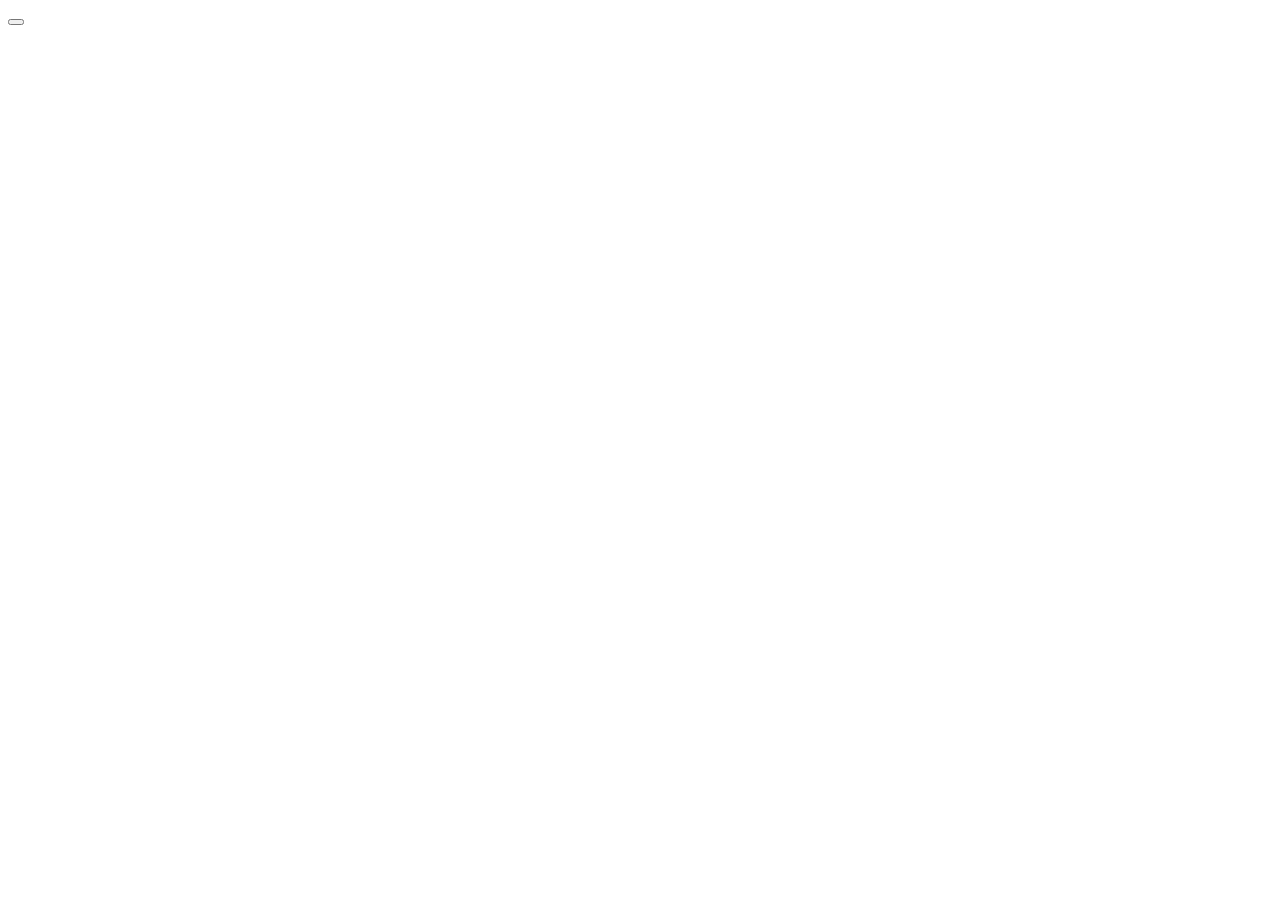
==== Website/index.html @ d03458de "Improve Safari caching and storage handling" ====
<!doctype html>
<html lang="en">
  <head>
    <meta charset="UTF-8" />
    <meta name="viewport" content="width=device-width, initial-scale=1" />
    <meta name="description" content="" />
    <title data-bind="title"></title>
    <link rel="stylesheet" href="/styles.css?v=20260331" />
  </head>
  <body>
    <div class="page">
      <header>
        <div class="brand" data-bind="brand"></div>
        <nav>
          <a data-bind="linkReleaseNav" href="#">
            <span data-bind="navDownload"></span>
          </a>
          <a data-bind="linkGitHubNav" href="#" target="_blank" rel="noreferrer">
            <span data-bind="navGitHub"></span>
          </a>
          <button type="button" class="lang-toggle" data-bind="langToggle"></button>
        </nav>
      </header>

      <main>
        <section class="hero">
          <div>
            <h1 data-bind="heroHeadline"></h1>
            <p data-bind="heroSubhead"></p>
            <div class="cta">
              <a class="primary" data-bind="linkRelease" href="#">
                <span data-bind="heroPrimary"></span>
              </a>
              <a class="secondary" data-bind="linkGitHub" href="#" target="_blank" rel="noreferrer">
                <span data-bind="heroSecondary"></span>
              </a>
            </div>
          </div>
        </section>

        <section class="story">
          <div class="story-header">
            <h2 data-bind="storyTitle"></h2>
            <p data-bind="storyLead"></p>
          </div>
          <div class="story-grid" data-bind="storyList"></div>
        </section>

        <section class="features">
          <h2 data-bind="featuresTitle"></h2>
          <div class="feature-grid" data-bind="featuresList"></div>
        </section>

        <section class="assistant">
          <h2 data-bind="assistantTitle"></h2>
          <p data-bind="assistantBody"></p>
          <div class="assistant-grid" data-bind="assistantList"></div>
        </section>

        <section class="download">
          <h2 data-bind="downloadTitle"></h2>
          <p data-bind="downloadBody"></p>
          <a class="primary" data-bind="linkReleaseDownload" href="#">
            <span data-bind="downloadCta"></span>
          </a>
        </section>
      </main>

      <footer>
        <span data-bind="footerCopyright"></span>
      </footer>
    </div>

    <script src="/app.js?v=20260331"></script>
  </body>
</html>
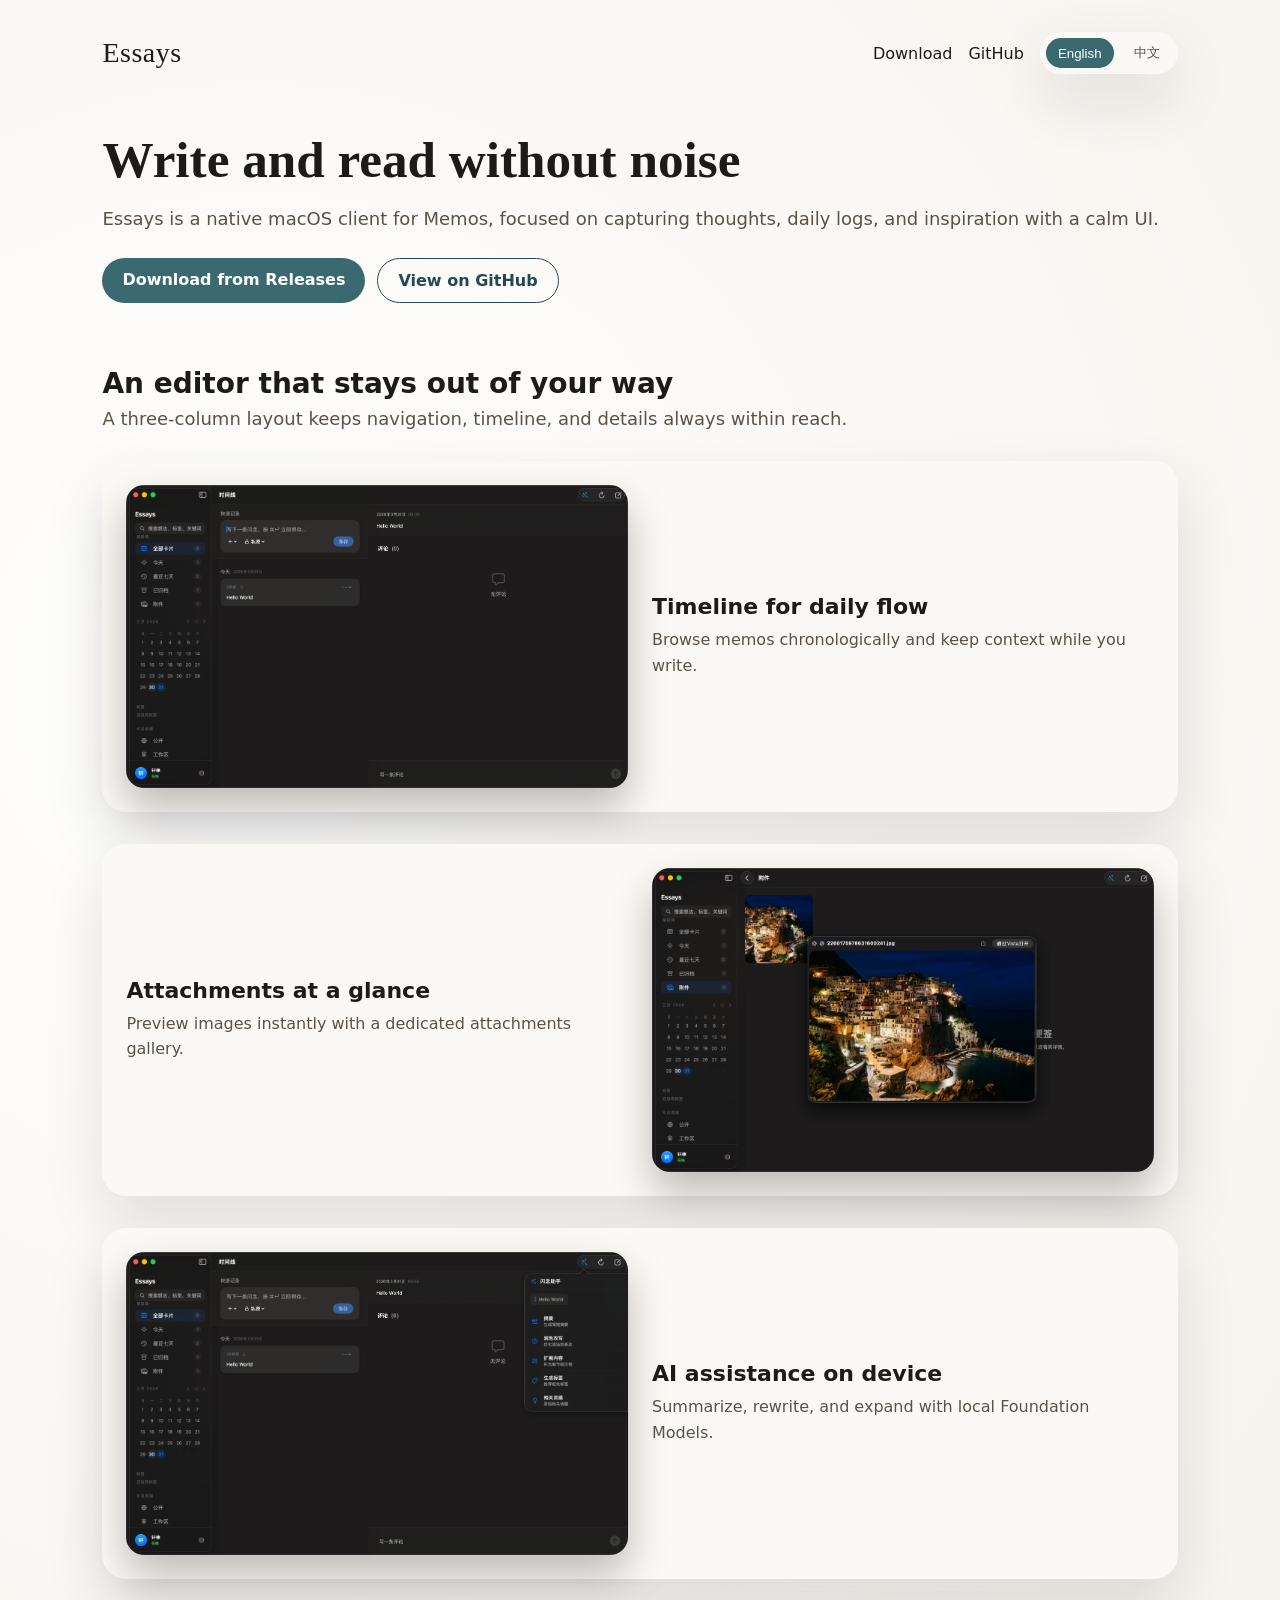
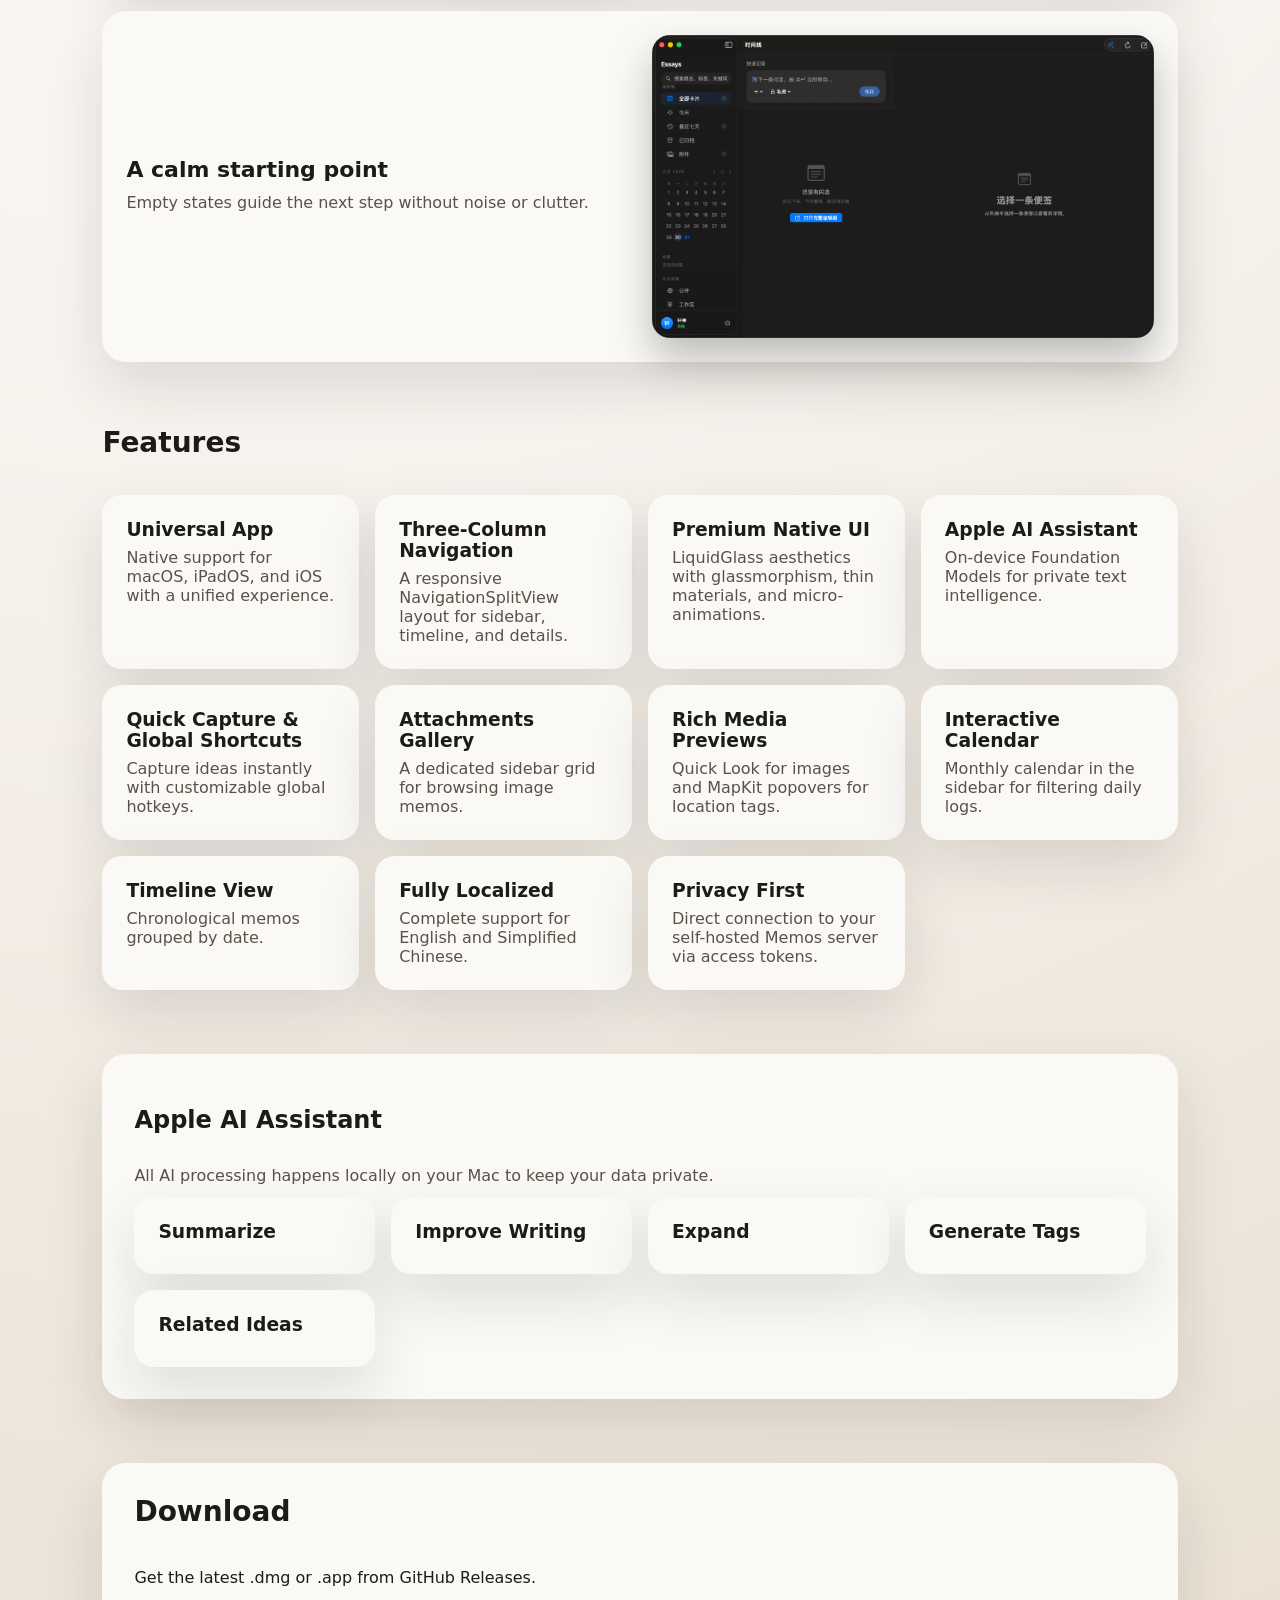
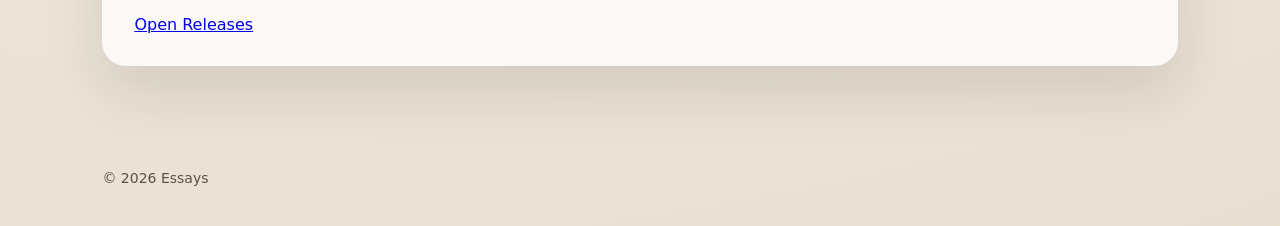
==== commit f58d5de5: "Revert website to pre-font changes" ====
--- a/Website/index.html
+++ b/Website/index.html
@@ -5,7 +5,7 @@
     <meta name="viewport" content="width=device-width, initial-scale=1" />
     <meta name="description" content="" />
     <title data-bind="title"></title>
-    <link rel="stylesheet" href="/styles.css?v=20260331" />
+    <link rel="stylesheet" href="./styles.css" />
   </head>
   <body>
     <div class="page">
@@ -18,7 +18,11 @@
           <a data-bind="linkGitHubNav" href="#" target="_blank" rel="noreferrer">
             <span data-bind="navGitHub"></span>
           </a>
-          <button type="button" class="lang-toggle" data-bind="langToggle"></button>
+          <div class="lang" data-bind="langGroup">
+            <span data-bind="langLabel" class="sr-only"></span>
+            <button type="button" data-lang="en" data-bind="langEn"></button>
+            <button type="button" data-lang="zh-Hans" data-bind="langZh"></button>
+          </div>
         </nav>
       </header>
 
@@ -71,6 +75,6 @@
       </footer>
     </div>
 
-    <script src="/app.js?v=20260331"></script>
+    <script src="./app.js"></script>
   </body>
 </html>
--- a/Website/styles.css
+++ b/Website/styles.css
@@ -0,0 +1,282 @@
+@import url("https://fonts.googleapis.com/css2?family=DM+Serif+Display&family=IBM+Plex+Sans:wght@300;400;500;600&display=swap");
+
+:root {
+  color-scheme: light;
+  --bg: #f7f3ee;
+  --bg-accent: #e9dfd1;
+  --ink: #1c1b19;
+  --muted: #5a5248;
+  --accent: #3a6a6f;
+  --accent-strong: #254a4d;
+  --card: #fbf9f6;
+  --shadow: 0 24px 60px rgba(28, 27, 25, 0.12);
+  --radius: 24px;
+}
+
+* {
+  box-sizing: border-box;
+}
+
+body {
+  margin: 0;
+  font-family: "IBM Plex Sans", system-ui, -apple-system, sans-serif;
+  background: radial-gradient(circle at 20% 20%, #ffffff 0%, var(--bg) 45%, var(--bg-accent) 100%);
+  color: var(--ink);
+}
+
+.page {
+  min-height: 100vh;
+  display: flex;
+  flex-direction: column;
+}
+
+header {
+  display: flex;
+  align-items: center;
+  justify-content: space-between;
+  padding: 32px 8vw 24px;
+}
+
+.brand {
+  font-family: "DM Serif Display", serif;
+  font-size: 28px;
+  letter-spacing: 0.5px;
+}
+
+nav {
+  display: flex;
+  gap: 16px;
+  align-items: center;
+}
+
+nav a {
+  text-decoration: none;
+  color: var(--ink);
+  font-weight: 500;
+}
+
+.lang {
+  display: inline-flex;
+  gap: 8px;
+  background: var(--card);
+  padding: 6px;
+  border-radius: 999px;
+  box-shadow: var(--shadow);
+}
+
+.sr-only {
+  position: absolute;
+  width: 1px;
+  height: 1px;
+  padding: 0;
+  margin: -1px;
+  overflow: hidden;
+  clip: rect(0, 0, 0, 0);
+  white-space: nowrap;
+  border: 0;
+}
+
+.lang button {
+  border: none;
+  background: transparent;
+  padding: 6px 12px;
+  border-radius: 999px;
+  font-weight: 500;
+  color: var(--muted);
+  cursor: pointer;
+}
+
+.lang button.active {
+  background: var(--accent);
+  color: #fff;
+}
+
+main {
+  flex: 1;
+  padding: 32px 8vw 80px;
+  display: grid;
+  gap: 64px;
+}
+
+.hero {
+  display: grid;
+  grid-template-columns: repeat(auto-fit, minmax(280px, 1fr));
+  gap: 32px;
+  align-items: center;
+}
+
+.hero h1 {
+  font-family: "DM Serif Display", serif;
+  font-size: clamp(32px, 4vw, 56px);
+  margin: 0 0 16px;
+}
+
+.hero p {
+  font-size: 18px;
+  color: var(--muted);
+  line-height: 1.6;
+  margin: 0 0 24px;
+}
+
+.cta {
+  display: flex;
+  flex-wrap: wrap;
+  gap: 12px;
+}
+
+.cta a {
+  text-decoration: none;
+  padding: 12px 20px;
+  border-radius: 999px;
+  font-weight: 600;
+}
+
+.cta a.primary {
+  background: var(--accent);
+  color: #fff;
+}
+
+.cta a.secondary {
+  background: transparent;
+  color: var(--accent-strong);
+  border: 1px solid var(--accent-strong);
+}
+
+.features {
+  display: grid;
+  gap: 24px;
+}
+
+.story {
+  display: grid;
+  gap: 32px;
+}
+
+.story-header h2 {
+  font-size: 28px;
+  margin: 0 0 8px;
+}
+
+.story-header p {
+  margin: 0;
+  color: var(--muted);
+  font-size: 18px;
+}
+
+.story-grid {
+  display: grid;
+  gap: 32px;
+}
+
+.story-item {
+  display: grid;
+  gap: 24px;
+  grid-template-columns: repeat(auto-fit, minmax(260px, 1fr));
+  align-items: center;
+  background: var(--card);
+  padding: 24px;
+  border-radius: var(--radius);
+  box-shadow: var(--shadow);
+}
+
+.story-item:nth-child(even) .story-media {
+  order: 2;
+}
+
+.story-media img {
+  width: 100%;
+  height: auto;
+  border-radius: 18px;
+  display: block;
+  box-shadow: 0 20px 40px rgba(0, 0, 0, 0.25);
+}
+
+.story-text h3 {
+  margin: 0 0 8px;
+  font-size: 22px;
+}
+
+.story-text p {
+  margin: 0;
+  color: var(--muted);
+  line-height: 1.6;
+}
+
+.features h2,
+.download h2 {
+  font-size: 28px;
+  margin: 0 0 12px;
+}
+
+.feature-grid {
+  display: grid;
+  gap: 16px;
+  grid-template-columns: repeat(auto-fit, minmax(220px, 1fr));
+}
+
+.feature {
+  background: var(--card);
+  padding: 24px;
+  border-radius: 20px;
+  box-shadow: var(--shadow);
+}
+
+.feature h3 {
+  margin: 0 0 8px;
+}
+
+.feature p {
+  margin: 0;
+  color: var(--muted);
+}
+
+.assistant {
+  background: var(--card);
+  padding: 32px;
+  border-radius: var(--radius);
+  box-shadow: var(--shadow);
+  display: grid;
+  gap: 12px;
+}
+
+.assistant p {
+  margin: 0;
+  color: var(--muted);
+}
+
+.assistant-grid {
+  display: grid;
+  gap: 16px;
+  grid-template-columns: repeat(auto-fit, minmax(200px, 1fr));
+}
+
+.download {
+  background: var(--card);
+  padding: 32px;
+  border-radius: var(--radius);
+  box-shadow: var(--shadow);
+  display: grid;
+  gap: 12px;
+}
+
+.download a {
+  width: fit-content;
+}
+
+footer {
+  padding: 24px 8vw 40px;
+  color: var(--muted);
+  font-size: 14px;
+}
+
+@media (max-width: 720px) {
+  header {
+    flex-direction: column;
+    align-items: flex-start;
+    gap: 16px;
+  }
+
+  nav {
+    flex-wrap: wrap;
+  }
+}
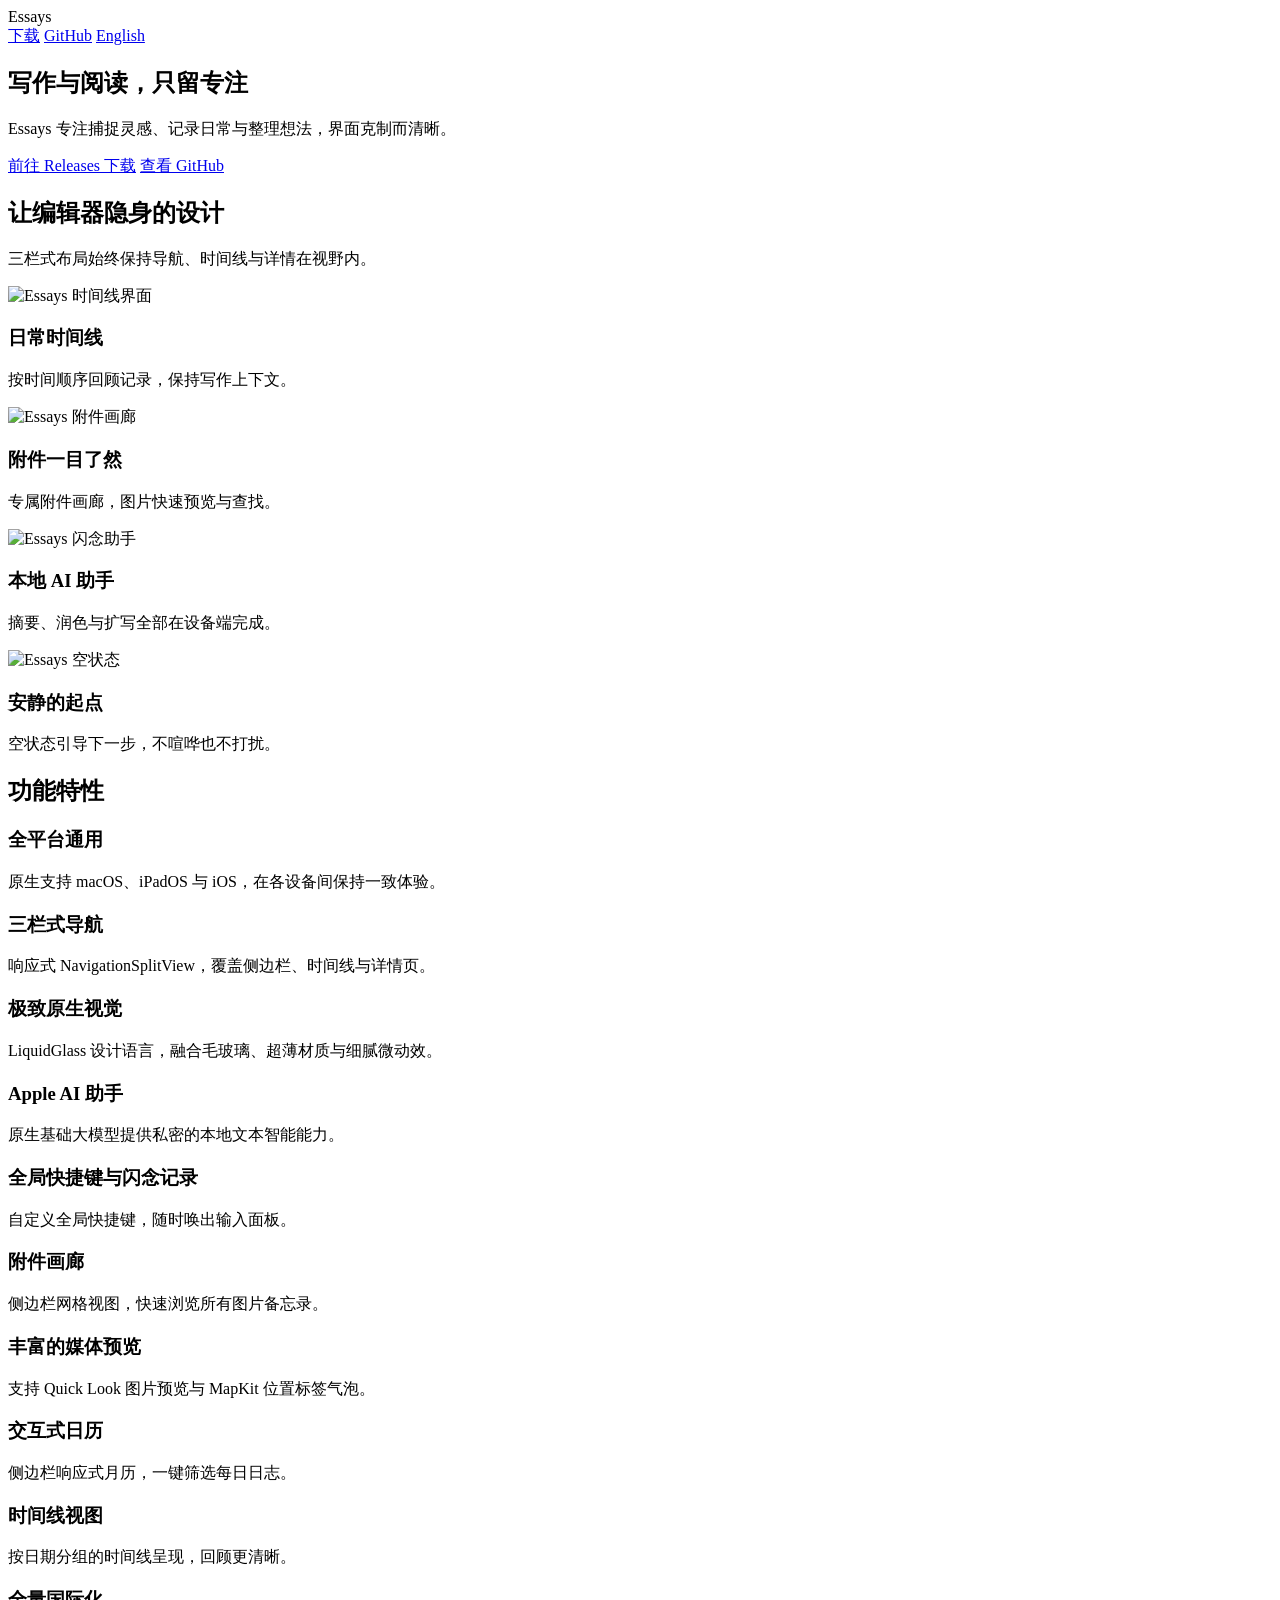
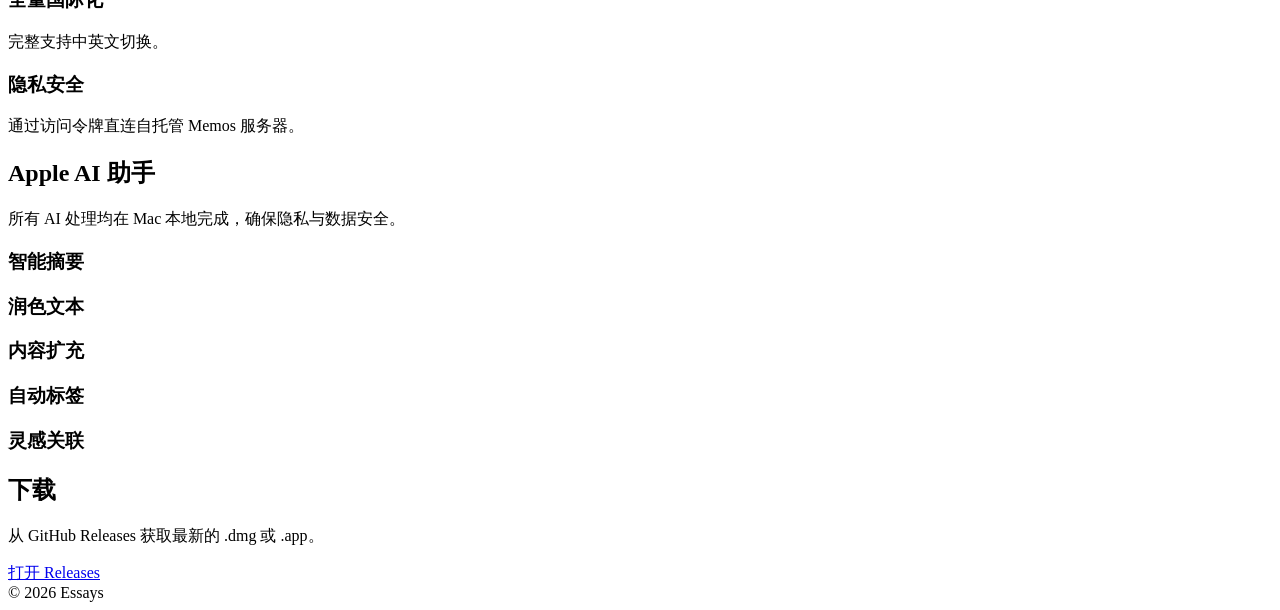
==== commit b7c3f5e4: "Switch website to static HTML with WenKai" ====
--- a/Website/index.html
+++ b/Website/index.html
@@ -1,80 +1,155 @@
 <!doctype html>
-<html lang="en">
+<html lang="zh-Hans">
   <head>
     <meta charset="UTF-8" />
     <meta name="viewport" content="width=device-width, initial-scale=1" />
-    <meta name="description" content="" />
-    <title data-bind="title"></title>
-    <link rel="stylesheet" href="./styles.css" />
+    <meta
+      name="description"
+      content="一款为 Memos 自托管笔记服务量身打造的 macOS 原生客户端。"
+    />
+    <title>Essays</title>
+    <link rel="stylesheet" href="/styles.css" />
   </head>
   <body>
     <div class="page">
       <header>
-        <div class="brand" data-bind="brand"></div>
+        <div class="brand">Essays</div>
         <nav>
-          <a data-bind="linkReleaseNav" href="#">
-            <span data-bind="navDownload"></span>
-          </a>
-          <a data-bind="linkGitHubNav" href="#" target="_blank" rel="noreferrer">
-            <span data-bind="navGitHub"></span>
-          </a>
-          <div class="lang" data-bind="langGroup">
-            <span data-bind="langLabel" class="sr-only"></span>
-            <button type="button" data-lang="en" data-bind="langEn"></button>
-            <button type="button" data-lang="zh-Hans" data-bind="langZh"></button>
-          </div>
+          <a href="https://github.com/lpgneg19/Essays/releases">下载</a>
+          <a href="https://github.com/lpgneg19/Essays" target="_blank" rel="noreferrer">GitHub</a>
+          <a class="lang-toggle" href="/en/">English</a>
         </nav>
       </header>
 
       <main>
         <section class="hero">
           <div>
-            <h1 data-bind="heroHeadline"></h1>
-            <p data-bind="heroSubhead"></p>
+            <h1>写作与阅读，只留专注</h1>
+            <p>Essays 专注捕捉灵感、记录日常与整理想法，界面克制而清晰。</p>
             <div class="cta">
-              <a class="primary" data-bind="linkRelease" href="#">
-                <span data-bind="heroPrimary"></span>
-              </a>
-              <a class="secondary" data-bind="linkGitHub" href="#" target="_blank" rel="noreferrer">
-                <span data-bind="heroSecondary"></span>
-              </a>
+              <a class="primary" href="https://github.com/lpgneg19/Essays/releases">前往 Releases 下载</a>
+              <a class="secondary" href="https://github.com/lpgneg19/Essays" target="_blank" rel="noreferrer">查看 GitHub</a>
             </div>
           </div>
         </section>
 
         <section class="story">
           <div class="story-header">
-            <h2 data-bind="storyTitle"></h2>
-            <p data-bind="storyLead"></p>
+            <h2>让编辑器隐身的设计</h2>
+            <p>三栏式布局始终保持导航、时间线与详情在视野内。</p>
           </div>
-          <div class="story-grid" data-bind="storyList"></div>
+          <div class="story-grid">
+            <div class="story-item">
+              <div class="story-media">
+                <img src="/assets/timeline.png" alt="Essays 时间线界面" loading="lazy" />
+              </div>
+              <div class="story-text">
+                <h3>日常时间线</h3>
+                <p>按时间顺序回顾记录，保持写作上下文。</p>
+              </div>
+            </div>
+            <div class="story-item">
+              <div class="story-media">
+                <img src="/assets/attachments.png" alt="Essays 附件画廊" loading="lazy" />
+              </div>
+              <div class="story-text">
+                <h3>附件一目了然</h3>
+                <p>专属附件画廊，图片快速预览与查找。</p>
+              </div>
+            </div>
+            <div class="story-item">
+              <div class="story-media">
+                <img src="/assets/ai-assistant.png" alt="Essays 闪念助手" loading="lazy" />
+              </div>
+              <div class="story-text">
+                <h3>本地 AI 助手</h3>
+                <p>摘要、润色与扩写全部在设备端完成。</p>
+              </div>
+            </div>
+            <div class="story-item">
+              <div class="story-media">
+                <img src="/assets/empty-state.png" alt="Essays 空状态" loading="lazy" />
+              </div>
+              <div class="story-text">
+                <h3>安静的起点</h3>
+                <p>空状态引导下一步，不喧哗也不打扰。</p>
+              </div>
+            </div>
+          </div>
         </section>
 
         <section class="features">
-          <h2 data-bind="featuresTitle"></h2>
-          <div class="feature-grid" data-bind="featuresList"></div>
+          <h2>功能特性</h2>
+          <div class="feature-grid">
+            <div class="feature">
+              <h3>全平台通用</h3>
+              <p>原生支持 macOS、iPadOS 与 iOS，在各设备间保持一致体验。</p>
+            </div>
+            <div class="feature">
+              <h3>三栏式导航</h3>
+              <p>响应式 NavigationSplitView，覆盖侧边栏、时间线与详情页。</p>
+            </div>
+            <div class="feature">
+              <h3>极致原生视觉</h3>
+              <p>LiquidGlass 设计语言，融合毛玻璃、超薄材质与细腻微动效。</p>
+            </div>
+            <div class="feature">
+              <h3>Apple AI 助手</h3>
+              <p>原生基础大模型提供私密的本地文本智能能力。</p>
+            </div>
+            <div class="feature">
+              <h3>全局快捷键与闪念记录</h3>
+              <p>自定义全局快捷键，随时唤出输入面板。</p>
+            </div>
+            <div class="feature">
+              <h3>附件画廊</h3>
+              <p>侧边栏网格视图，快速浏览所有图片备忘录。</p>
+            </div>
+            <div class="feature">
+              <h3>丰富的媒体预览</h3>
+              <p>支持 Quick Look 图片预览与 MapKit 位置标签气泡。</p>
+            </div>
+            <div class="feature">
+              <h3>交互式日历</h3>
+              <p>侧边栏响应式月历，一键筛选每日日志。</p>
+            </div>
+            <div class="feature">
+              <h3>时间线视图</h3>
+              <p>按日期分组的时间线呈现，回顾更清晰。</p>
+            </div>
+            <div class="feature">
+              <h3>全量国际化</h3>
+              <p>完整支持中英文切换。</p>
+            </div>
+            <div class="feature">
+              <h3>隐私安全</h3>
+              <p>通过访问令牌直连自托管 Memos 服务器。</p>
+            </div>
+          </div>
         </section>
 
         <section class="assistant">
-          <h2 data-bind="assistantTitle"></h2>
-          <p data-bind="assistantBody"></p>
-          <div class="assistant-grid" data-bind="assistantList"></div>
+          <h2>Apple AI 助手</h2>
+          <p>所有 AI 处理均在 Mac 本地完成，确保隐私与数据安全。</p>
+          <div class="assistant-grid">
+            <div class="feature"><h3>智能摘要</h3></div>
+            <div class="feature"><h3>润色文本</h3></div>
+            <div class="feature"><h3>内容扩充</h3></div>
+            <div class="feature"><h3>自动标签</h3></div>
+            <div class="feature"><h3>灵感关联</h3></div>
+          </div>
         </section>
 
         <section class="download">
-          <h2 data-bind="downloadTitle"></h2>
-          <p data-bind="downloadBody"></p>
-          <a class="primary" data-bind="linkReleaseDownload" href="#">
-            <span data-bind="downloadCta"></span>
-          </a>
+          <h2>下载</h2>
+          <p>从 GitHub Releases 获取最新的 .dmg 或 .app。</p>
+          <a class="primary" href="https://github.com/lpgneg19/Essays/releases">打开 Releases</a>
         </section>
       </main>
 
       <footer>
-        <span data-bind="footerCopyright"></span>
+        <span>© 2026 Essays</span>
       </footer>
     </div>
-
-    <script src="./app.js"></script>
   </body>
 </html>
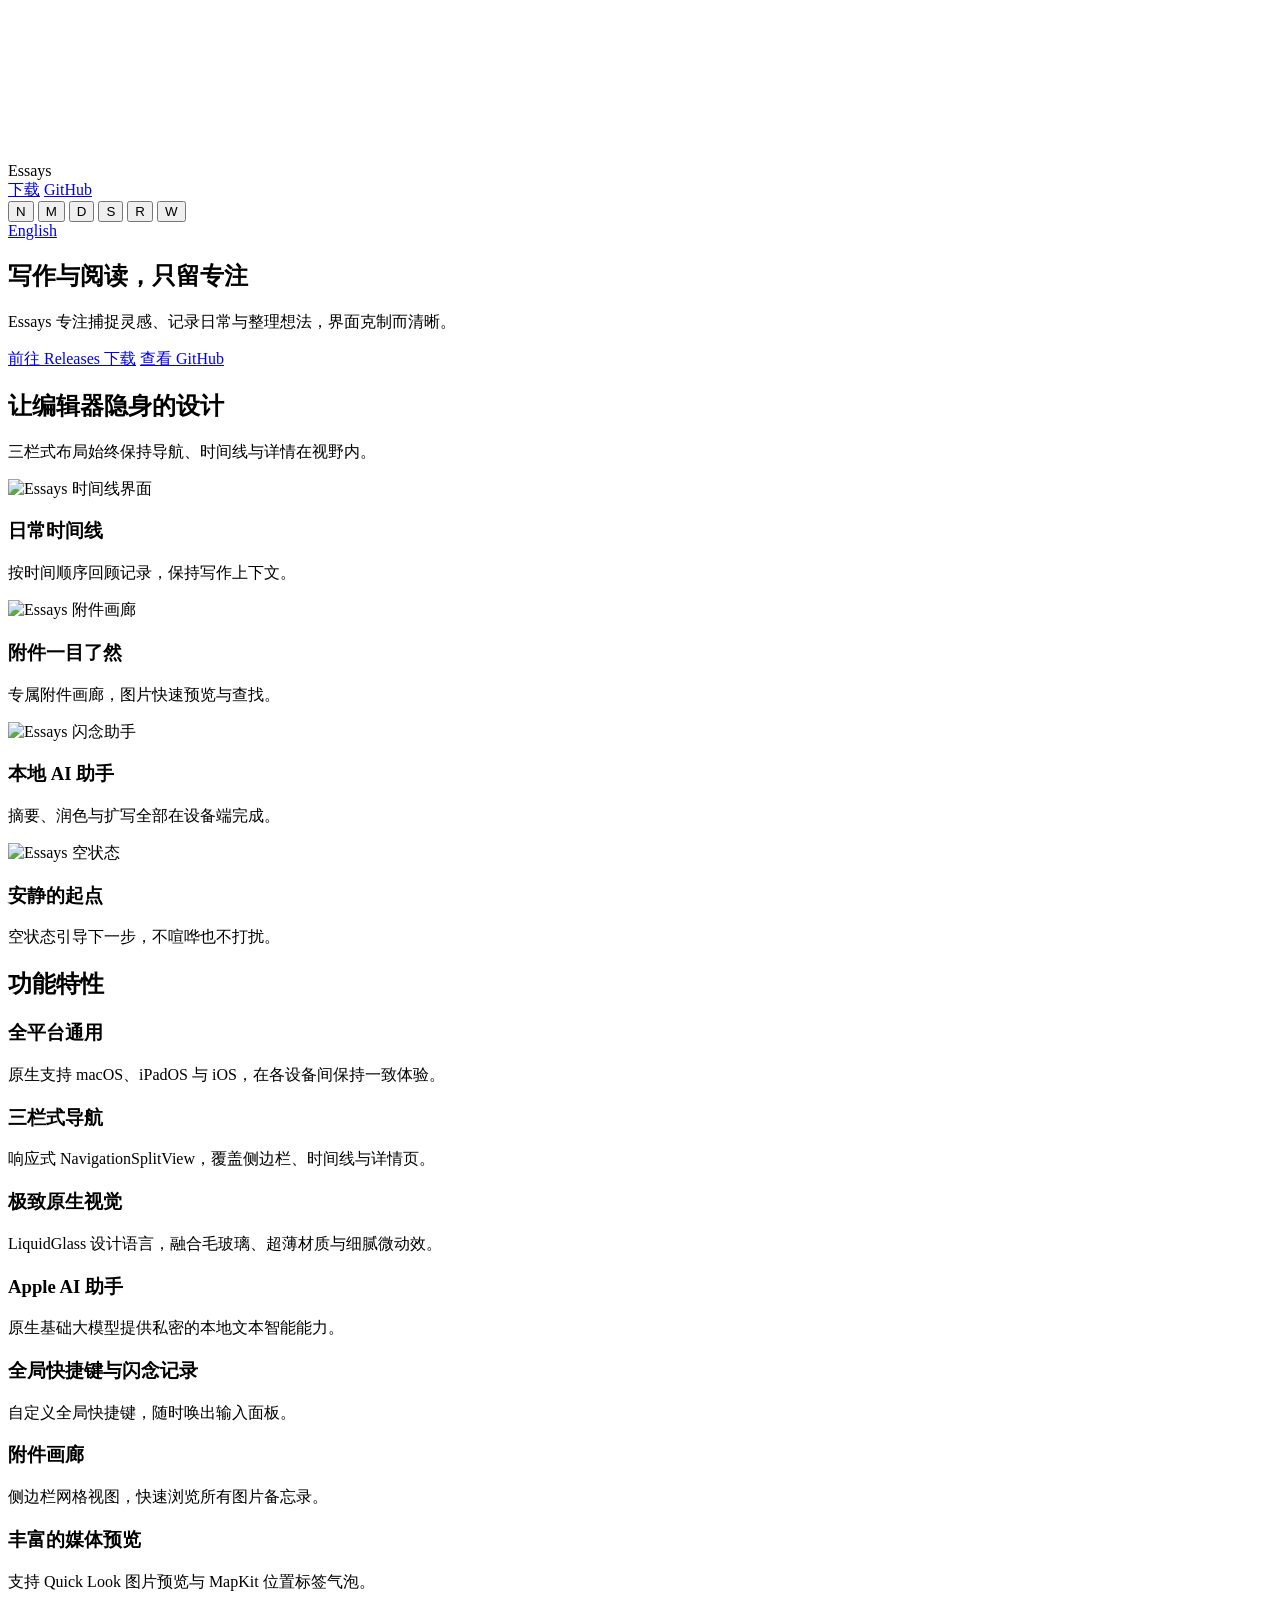
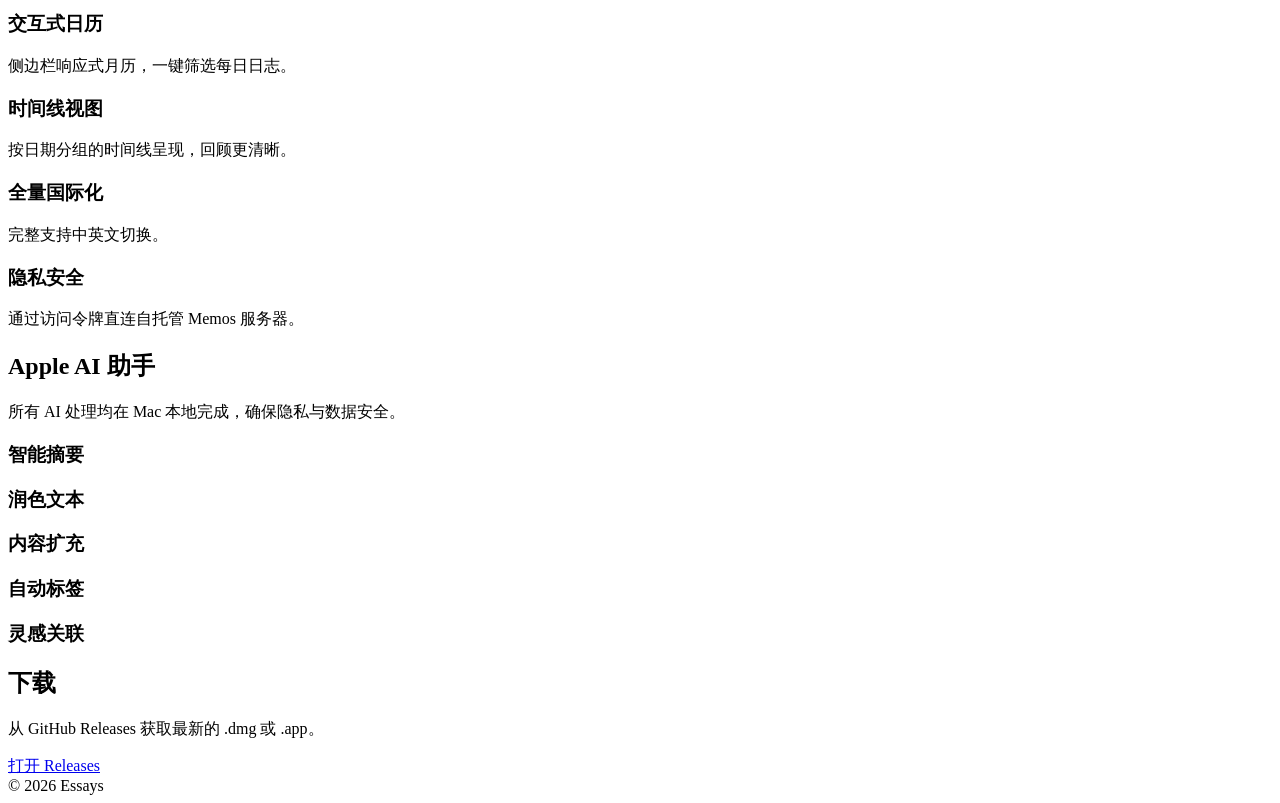
==== commit a93c7bfd: "Add theme modes, unarchive API & memo counters Website: add theme mode UI, theme-modes.js and shade-" ====
--- a/Website/index.html
+++ b/Website/index.html
@@ -8,15 +8,35 @@
       content="一款为 Memos 自托管笔记服务量身打造的 macOS 原生客户端。"
     />
     <title>Essays</title>
+    <link rel="icon" type="image/png" sizes="16x16" href="/favicon-16x16.png" />
+    <link rel="icon" type="image/png" sizes="32x32" href="/favicon-32x32.png" />
+    <link rel="apple-touch-icon" sizes="180x180" href="/apple-touch-icon.png" />
     <link rel="stylesheet" href="/styles.css" />
+    <script src="/theme-modes.js" defer></script>
+    <script src="/shade-canvas.js" defer></script>
   </head>
   <body>
+    <canvas class="shade-canvas" id="shade-canvas"></canvas>
+    <div class="atmosphere">
+      <div class="overlay overlay-moonlight"></div>
+      <div class="overlay overlay-sunny"></div>
+      <div class="overlay overlay-rainy"></div>
+      <div class="overlay overlay-snowy"></div>
+    </div>
     <div class="page">
       <header>
-        <div class="brand">Essays</div>
+        <div class="brand" id="brand">Essays</div>
         <nav>
           <a href="https://github.com/lpgneg19/Essays/releases">下载</a>
           <a href="https://github.com/lpgneg19/Essays" target="_blank" rel="noreferrer">GitHub</a>
+          <div class="mode-switch" aria-labelledby="brand">
+            <button type="button" data-mode="night" data-mode-key="n">N</button>
+            <button type="button" data-mode="moonlight" data-mode-key="m">M</button>
+            <button type="button" data-mode="day" data-mode-key="d">D</button>
+            <button type="button" data-mode="sunny" data-mode-key="s">S</button>
+            <button type="button" data-mode="rainy" data-mode-key="r">R</button>
+            <button type="button" data-mode="snowy" data-mode-key="w">W</button>
+          </div>
           <a class="lang-toggle" href="/en/">English</a>
         </nav>
       </header>
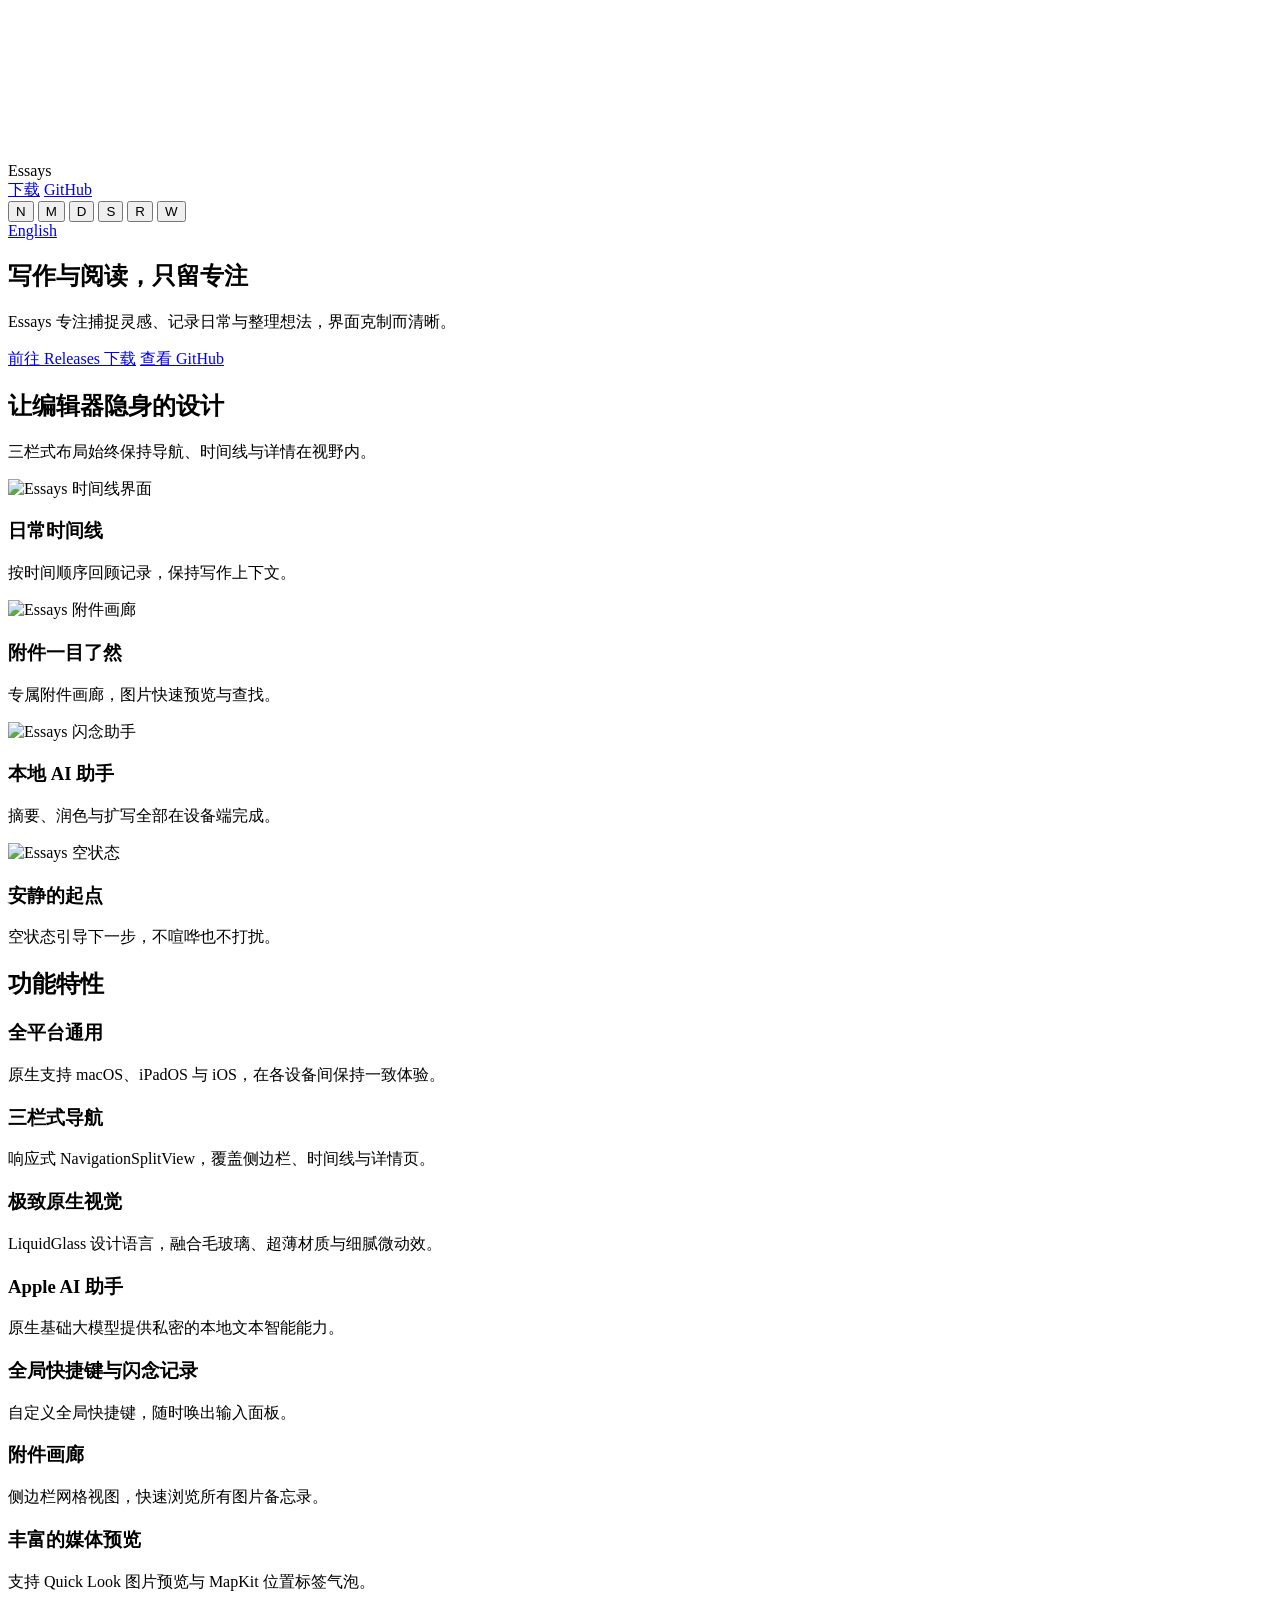
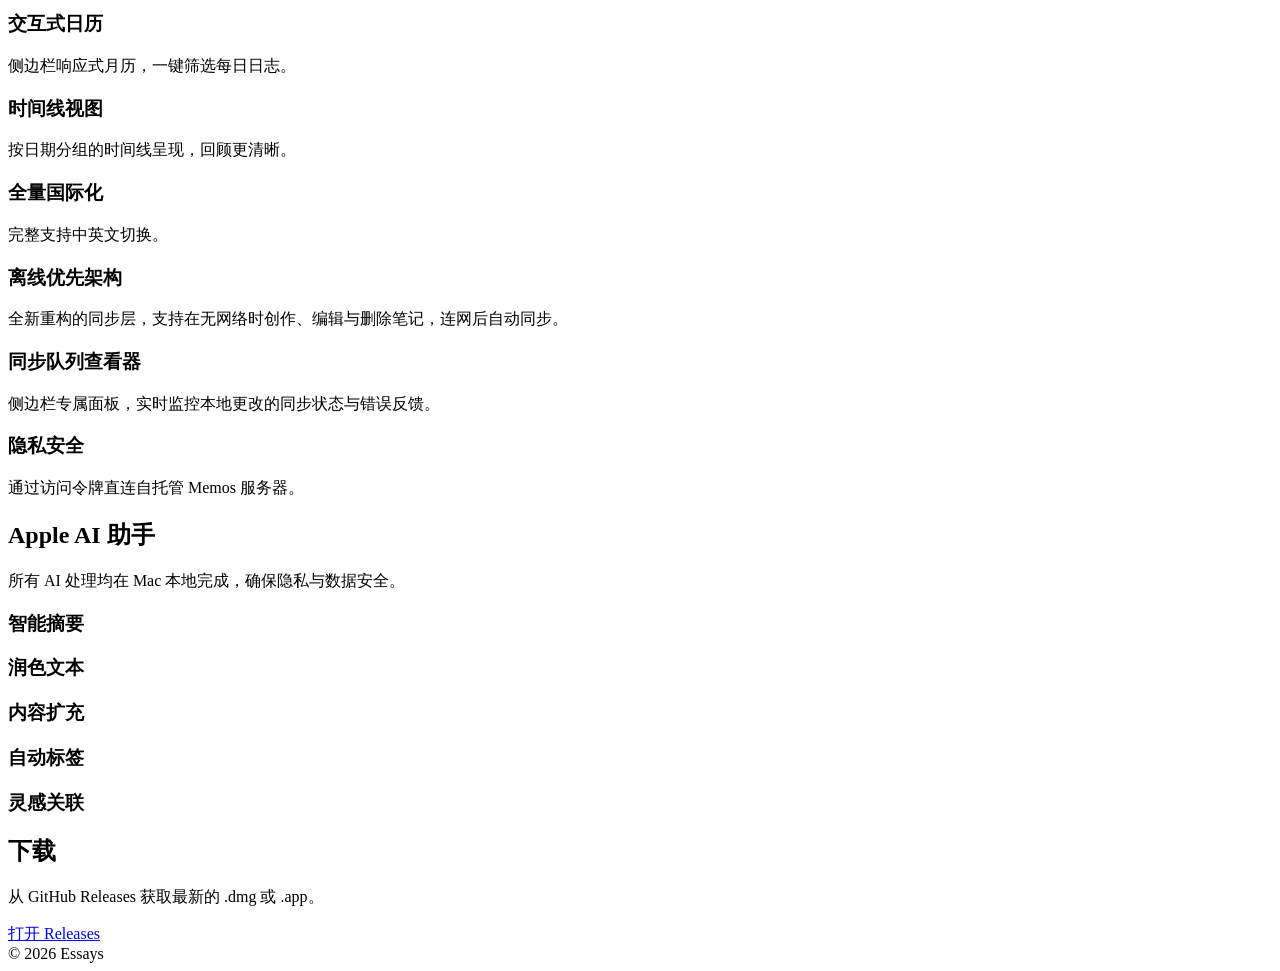
==== commit 20950d03: "feat: implement Offline-First architecture and upgrade to v2.5.0" ====
--- a/Website/index.html
+++ b/Website/index.html
@@ -142,6 +142,14 @@
               <p>完整支持中英文切换。</p>
             </div>
             <div class="feature">
+              <h3>离线优先架构</h3>
+              <p>全新重构的同步层，支持在无网络时创作、编辑与删除笔记，连网后自动同步。</p>
+            </div>
+            <div class="feature">
+              <h3>同步队列查看器</h3>
+              <p>侧边栏专属面板，实时监控本地更改的同步状态与错误反馈。</p>
+            </div>
+            <div class="feature">
               <h3>隐私安全</h3>
               <p>通过访问令牌直连自托管 Memos 服务器。</p>
             </div>
